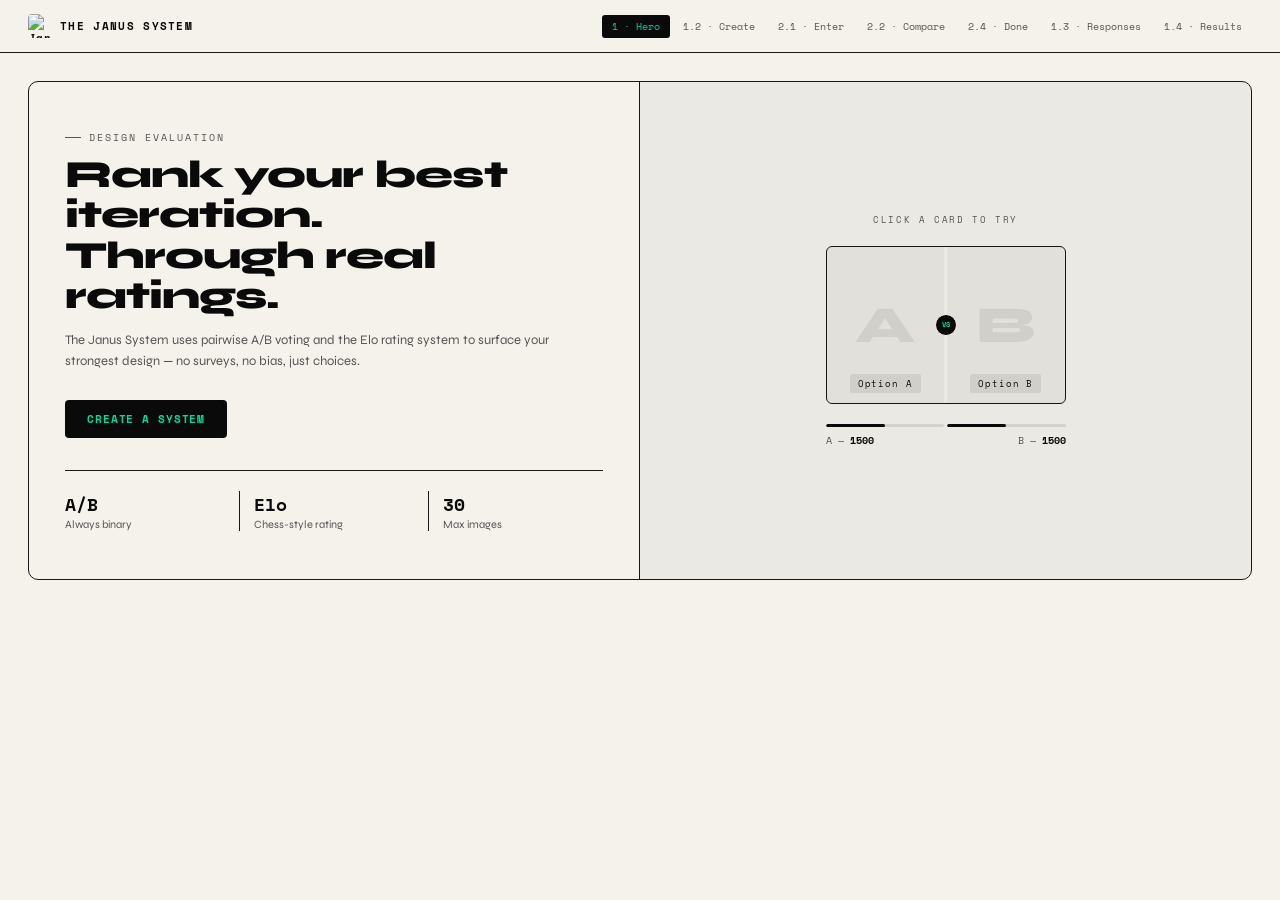
==== index.html @ ec22dc01 "Rename index (1).html to index.html" ====
<!DOCTYPE html>
<html lang="en">
<head>
    <meta charset="UTF-8">
    <meta name="viewport" content="width=device-width, initial-scale=1.0">
    <title>THE JANUS SYSTEM — Design Evaluation</title>
    <link rel="stylesheet" href="style.css">
     <link rel="icon" type="image/x-icon" href="/assets/janus system logo.png">
</head>
<body>

<nav class="nav">
    <div class="logo" onclick="show('p1')">
       <img class="logo-badge" src="assets/janus system logo.png" alt="Janus logo" /> 
        <span class="logo-text">THE JANUS SYSTEM</span>
    </div>
    <div class="nav-pills">
        <button class="npill on" id="np-p1" onclick="show('p1')">1 · Hero</button>
        <button class="npill" id="np-p12" onclick="show('p12')">1.2 · Create</button>
        <button class="npill" id="np-p21" onclick="show('p21')">2.1 · Enter</button>
        <button class="npill" id="np-p22" onclick="show('p22')">2.2 · Compare</button>
        <button class="npill" id="np-p24" onclick="show('p24')">2.4 · Done</button>
        <button class="npill" id="np-p13" onclick="show('p13')">1.3 · Responses</button>
        <button class="npill" id="np-p14" onclick="show('p14')">1.4 · Results</button>
    </div>
</nav>

<div class="page on" id="p1">
    <div class="hero-split">
        <div class="hero-l">
            <div class="eyebrow">Design evaluation</div>
            <h1 class="hero-h">Rank your best<br>iteration.<br>Through real ratings.</h1>
            <p class="hero-desc">The Janus System uses pairwise A/B voting and the Elo rating system to surface your strongest design — no surveys, no bias, just choices.</p>
            <div class="hero-cta">
                <button class="btn-ink" onclick="show('p12')">Create a system</button>
            </div>
            <div class="hero-stats">
                <div class="hstat"><div class="hstat-n">A/B</div><div class="hstat-l">Always binary</div></div>
                <div class="hstat"><div class="hstat-n">Elo</div><div class="hstat-l">Chess-style rating</div></div>
                <div class="hstat"><div class="hstat-n">30</div><div class="hstat-l">Max images</div></div>
            </div>
        </div>
        <div class="hero-r">
            <div class="demo-lbl">Click a card to try</div>
            <div class="demo-ab" style="position:relative">
                <div class="dc" id="dc-a" onclick="demoPick('a')"><div class="dc-letter">A</div><div class="dc-tag" id="dt-a">Option A</div></div>
                <div class="dc" id="dc-b" onclick="demoPick('b')"><div class="dc-letter">B</div><div class="dc-tag" id="dt-b">Option B</div></div>
                <div class="demo-vs">VS</div>
            </div>
            <div class="demo-elo">
                <div class="elo-bars">
                    <div class="elo-bar"><div class="elo-fill" id="ef-a" style="width:50%"></div></div>
                    <div class="elo-bar"><div class="elo-fill" id="ef-b" style="width:50%"></div></div>
                </div>
                <div class="elo-nums"><span>A — <strong id="en-a">1500</strong></span><span>B — <strong id="en-b">1500</strong></span></div>
            </div>
        </div>
    </div>
</div>

<div class="page" id="p12">
    <div class="wrap">
        <div class="eyebrow">New session</div>
        <div class="pg-title">Create a system</div>
        <div class="frow">
            <div class="field"><label>System title</label><input type="text" id="s-title" placeholder="e.g. App icon — round 3" /></div>
            <div class="field"><label>Creator name</label><input type="text" id="s-creator" placeholder="Your name or team" /></div>
        </div>
        <div class="field"><label>Brief for evaluators</label><textarea id="s-brief" placeholder="What should evaluators focus on?"></textarea></div>
        <div class="divider"></div>
        <div class="upload-zone" id="uz" onclick="document.getElementById('fi').click()" ondragover="event.preventDefault();this.classList.add('drag')" ondragleave="this.classList.remove('drag')" ondrop="event.preventDefault();this.classList.remove('drag');handleDrop(event)">
            <div class="uz-icon"><svg width="16" height="16" viewBox="0 0 18 18" fill="none"><path d="M9 12V3M9 3L6 6M9 3L12 6" stroke="#0a0a0a" stroke-width="1.4" stroke-linecap="round" stroke-linejoin="round"/><path d="M2 13v1a2 2 0 002 2h10a2 2 0 002-2v-1" stroke="#0a0a0a" stroke-width="1.4" stroke-linecap="round"/></svg></div>
            <div class="uz-title">Drop images here</div>
            <div class="uz-sub">PNG · JPG · WEBP — min 2, max 30</div>
            <div class="uz-btn" onclick="event.stopPropagation();document.getElementById('fi').click()">Browse folder</div>
            <input type="file" id="fi" multiple accept="image/*" style="display:none" onchange="handleFiles(this.files)" />
        </div>
        <div class="count-row">
            <span class="count-lbl">Variants loaded</span>
            <span class="count-val"><span id="vc">0</span> images · ~<span id="pc">0</span> comparisons per person</span>
        </div>
        <div class="thumb-grid" id="tg"></div>
        <div class="gen-row">
            <button class="btn-ink" id="gbtn" onclick="genLink()" disabled>Generate link</button>
            <span class="gen-hint" id="ghint">Upload at least 2 images</span>
        </div>
        <div class="link-box" id="lb">
            <div class="lb-top">
                <div class="lb-lbl"><div class="ldot"></div>Session live</div>
                <div class="lb-btns">
                    <button class="smbtn" id="cpbtn" onclick="copyLnk()">Copy link</button>
                    <button class="smbtn" onclick="show('p21')">Preview evaluator →</button>
                </div>
            </div>
            <div class="lb-url" id="lburl"></div>
            <div class="lb-meta">
                <div class="lbm"><span class="lbm-n" id="ls-v">0</span><span class="lbm-l">Images</span></div>
                <div class="lbm"><span class="lbm-n" id="ls-c">0</span><span class="lbm-l">Comparisons/person</span></div>
                <div class="lbm"><span class="lbm-n" id="ls-s">~10</span><span class="lbm-l">People for stability</span></div>
            </div>
        </div>
    </div>
</div>

<div class="page" id="p21">
    <div class="wrap" style="max-width:480px">
        <div class="session-card">
            <div class="sc-top">
                <div class="sc-id">Session · JNS-2847</div>
                <div class="sc-title" id="entry-title">App icon — round 3</div>
                <div class="sc-creator" id="entry-creator">by Studio Halverson</div>
            </div>
            <div class="sc-body">
                <div class="sc-brief" id="entry-brief">Pick the icon that feels most distinct and recognisable at small sizes. Focus on clarity, not personal preference.</div>
                <div class="sc-stats">
                    <div class="sc-stat"><span class="sc-stat-n" id="entry-imgs">0</span><span class="sc-stat-l">Variants</span></div>
                    <div class="sc-stat"><span class="sc-stat-n" id="entry-comps">0</span><span class="sc-stat-l">Comparisons</span></div>
                    <div class="sc-stat"><span class="sc-stat-n" id="entry-resps">0</span><span class="sc-stat-l">Responses so far</span></div>
                </div>
            </div>
        </div>
        <div class="name-row">
            <input class="name-inp" id="eval-name" type="text" placeholder="Your name" />
            <div class="anon" onclick="toggleAnon()"><div class="abox" id="abox"><div class="acheck"></div></div>Anonymous</div>
        </div>
        <button class="btn-ink" id="start-btn" style="width:100%;padding:13px;font-size:12px">Start comparing →</button>
    </div>
</div>

<div class="page" id="p22">
    <div class="wrap">
        <div class="cmp-hd">
            <span class="cmp-sess" id="cmp-title">Session</span>
            <div class="prog-wrap">
                <div class="prog-track"><div class="prog-fill" id="prog" style="width:0%"></div></div>
                <div class="prog-lbl" id="prog-lbl">0 of 0</div>
            </div>
            <button class="btn-ghost" style="padding:6px 12px;font-size:10px" onclick="nextCmp()">Skip</button>
        </div>
        <div class="cmp-instr">Choose the stronger design</div>
        <div class="ab-arena">
            <div class="ab-card" id="ca" onclick="pickCard('a')">
                <div class="ab-img" id="img-a"><div class="ab-badge">Selected</div></div>
                <div class="ab-foot"><span class="ab-lbl" id="lbl-a">—</span><span class="ab-elo" id="elo-a-disp">1500</span></div>
            </div>
            <div class="ab-card" id="cb" onclick="pickCard('b')">
                <div class="ab-img" id="img-b"><div class="ab-badge">Selected</div></div>
                <div class="ab-foot"><span class="ab-lbl" id="lbl-b">—</span><span class="ab-elo" id="elo-b-disp">1500</span></div>
            </div>
        </div>
        <div class="elo-panel">
            <div class="ep-side"><div class="ep-id" id="ep-a">—</div><div class="ep-score" id="es-a">1500</div><div class="ep-delta" id="ed-a"></div></div>
            <div class="ep-mid">ELO<br>LIVE</div>
            <div class="ep-side" style="text-align:right"><div class="ep-id" id="ep-b">—</div><div class="ep-score" id="es-b">1500</div><div class="ep-delta" id="ed-b" style="text-align:right"></div></div>
        </div>
        <div class="convergence-bar">
            <span class="conv-lbl">Convergence</span>
            <div class="conv-track"><div class="conv-fill" id="conv-fill" style="width:0%"></div></div>
            <span class="conv-lbl" id="conv-pct">0%</span>
        </div>
        <button class="next-btn" id="nbtn" onclick="nextCmp()">Next →</button>
    </div>
</div>

<div class="page" id="p24">
    <div class="wrap">
        <div class="done-center">
            <div class="done-mark"><svg width="18" height="18" viewBox="0 0 20 20" fill="none"><path d="M4 10l4 4 8-8" stroke="#0a0a0a" stroke-width="1.8" stroke-linecap="round" stroke-linejoin="round"/></svg></div>
            <div class="done-title">Response recorded.</div>
            <p class="done-sub">Your comparisons have been added to the global pool. Every vote shifts the Elo scores — the ranking gets sharper with each new response.</p>
            <div class="done-stats">
                <div class="dst"><span class="dst-n" id="done-comps">0</span><span class="dst-l">Comparisons made</span></div>
                <div class="dst"><span class="dst-n" id="done-resps">0</span><span class="dst-l">Total responses</span></div>
            </div>
            <button class="btn-ink" onclick="show('p14')">View live rankings →</button>
        </div>
    </div>
</div>

<div class="page" id="p13">
    <div class="wrap">
        <div class="eyebrow">Creator view</div>
        <div class="pg-title">Responses</div>
        <div class="meta-row">
            <div class="mc"><span class="mc-n" id="rm-resps">0</span><span class="mc-l">Responses</span></div>
            <div class="mc"><span class="mc-n" id="rm-comps">0</span><span class="mc-l">Comparisons</span></div>
            <div class="mc"><span class="mc-n" id="rm-imgs">0</span><span class="mc-l">Images</span></div>
            <div class="mc"><span class="mc-n" id="rm-cpe">0</span><span class="mc-l">Comp. each</span></div>
        </div>
        <div id="resp-body"></div>
    </div>
</div>

<div class="page" id="p14">
    <div class="wrap">
        <div class="eyebrow">Live leaderboard</div>
        <div class="pg-title">Rankings</div>
        <div class="meta-row" style="margin-bottom:20px">
            <div class="mc"><span class="mc-n" id="res-resps">0</span><span class="mc-l">Responses</span></div>
            <div class="mc"><span class="mc-n" id="res-comps">0</span><span class="mc-l">Comparisons</span></div>
            <div class="mc"><span class="mc-n" id="res-imgs">0</span><span class="mc-l">Images</span></div>
            <div class="mc"><span class="mc-n" id="res-top">—</span><span class="mc-l">Top Elo</span></div>
        </div>
        <div class="rank-list" id="rl"></div>
        <div class="stability-note" id="stab-note"></div>
    </div>
</div>

<script src="app.js"></script>
</body>
</html>
---- style.css ----
@import url('https://fonts.googleapis.com/css2?family=Playfair+Display:wght@400;600;700&family=Space+Mono:wght@400;700&family=Syne:wght@400;500;700;800&display=swap');

:root {
    --ink: #0a0a0a;
    --paper: #f5f2ec;
    --accent: #c8ff00;
    --muted: #555;
    --border: rgba(10, 10, 10, 0.14);
    --mono: 'Space Mono', monospace;
    --sans: 'Syne', sans-serif;
    --serif: 'Playfair Display', serif;
}

* {
    box-sizing: border-box;
    margin: 0;
    padding: 0;
}

:root {
    --ink: #0a0a0a;
    --paper: #f5f2ec;
    --accent: #00d99f;
    --muted: #555;
    --border: rgba(0, 0, 0, 0.905);
    --mono: 'Space Mono', monospace;
    --sans: 'Syne', sans-serif;
}

body {
    background: var(--paper);
    color: var(--ink);
    font-family: var(--sans);
}

.nav {
    display: flex;
    align-items: center;
    justify-content: space-between;
    padding: 14px 28px;
    border-bottom: 1px solid var(--border);
    background: var(--paper);
}

.logo {
    display: flex;
    align-items: center;
    gap: 8px;
    font-family: var(--mono);
    font-size: 11px;
    font-weight: 700;
    letter-spacing: .1em;
    cursor: pointer;
    color: var(--ink);
}

.lm {
    width: 22px;
    height: 22px;
    background: var(--ink);
    display: grid;
    grid-template-columns: 1fr 1fr;
    gap: 2px;
    padding: 4px;
    border-radius: 3px;
}

.lm span {
    background: var(--accent);
    border-radius: 1px;
}

.logo-text {
    display: inline-block;
    letter-spacing: .12em;
}

.logo-badge {
    width: 24px;
    height: 24px;
    object-fit: contain;
    border-radius: 4px;
}
.lm span:nth-child(2), .lm span:nth-child(3) {
    background: rgba(255, 255, 255, .3);
}

.nav-pills {
    display: flex;
    gap: 3px;
    flex-wrap: wrap;
}

.npill {
    font-family: var(--mono);
    font-size: 10px;
    padding: 4px 10px;
    border-radius: 3px;
    cursor: pointer;
    border: none;
    background: transparent;
    color: var(--muted);
    transition: all .15s;
}

.npill.on {
    background: var(--ink);
    color: var(--accent);
}

.npill:hover:not(.on) {
    background: rgba(10, 10, 10, .06);
    color: var(--ink);
}

.page {
    display: none;
}

.page.on {
    display: block;
    animation: fu .25s ease;
}

@keyframes fu {
    from {
        opacity: 0;
        transform: translateY(8px);
    }
    to {
        opacity: 1;
        transform: translateY(0);
    }
}

.wrap {
    max-width: 720px;
    margin: 0 auto;
    padding: 36px 28px 60px;
}

.eyebrow {
    font-family: var(--mono);
    font-size: 10px;
    letter-spacing: .2em;
    color: var(--muted);
    text-transform: uppercase;
    display: flex;
    align-items: center;
    gap: 8px;
    margin-bottom: 10px;
}

.eyebrow::before {
    content: '';
    display: block;
    width: 16px;
    height: 1px;
    background: var(--muted);
}

.pg-title {
    font-size: 28px;
    font-weight: 800;
    letter-spacing: -.02em;
    margin-bottom: 28px;
    color: var(--ink);
}

.field {
    display: flex;
    flex-direction: column;
    gap: 5px;
    margin-bottom: 14px;
}

.field label {
    font-family: var(--mono);
    font-size: 10px;
    letter-spacing: .14em;
    color: var(--muted);
    text-transform: uppercase;
}

.field input, .field textarea {
    font-family: var(--sans);
    font-size: 13px;
    color: var(--ink);
    background: transparent;
    border: 0.5px solid var(--border);
    border-radius: 4px;
    padding: 8px 12px;
    outline: none;
    transition: border-color .15s;
}

.field input:focus, .field textarea:focus {
    border-color: var(--ink);
}

.field textarea {
    resize: vertical;
    min-height: 60px;
    line-height: 1.5;
}

.frow {
    display: grid;
    grid-template-columns: 1fr 1fr;
    gap: 12px;
}

.btn-ink {
    font-family: var(--mono);
    font-size: 11px;
    font-weight: 700;
    letter-spacing: .08em;
    text-transform: uppercase;
    padding: 11px 22px;
    background: var(--ink);
    color: var(--accent);
    border: none;
    border-radius: 4px;
    cursor: pointer;
    transition: all .15s;
}

.btn-ink:hover {
    background: #1c1c1c;
}

.btn-ink:disabled {
    background: rgba(10, 10, 10, .15);
    color: var(--muted);
    cursor: not-allowed;
}

.btn-ghost {
    font-family: var(--mono);
    font-size: 11px;
    letter-spacing: .06em;
    text-transform: uppercase;
    padding: 11px 22px;
    background: transparent;
    color: var(--ink);
    border: 1px solid var(--border);
    border-radius: 4px;
    cursor: pointer;
    transition: all .15s;
}

.btn-ghost:hover {
    background: rgba(10, 10, 10, .05);
}

.divider {
    height: 1px;
    background: var(--border);
    margin: 24px 0;
}

/* HERO */
.hero-split {
    display: grid;
    grid-template-columns: 1fr 1fr;
    gap: 0;
    border: 0.5px solid var(--border);
    border-radius: 10px;
    overflow: hidden;
    margin: 28px;
}

.hero-l {
    padding: 48px 36px;
    display: flex;
    flex-direction: column;
    justify-content: center;
    border-right: 1px solid var(--border);
}

.hero-h {
    font-size: clamp(26px, 3vw, 40px);
    font-weight: 800;
    letter-spacing: -.025em;
    line-height: 1.05;
    margin-bottom: 14px;
    color: var(--ink);
}

.hero-h em {
    font-style: normal;
    -webkit-text-stroke: 1.5px var(--ink);
    color: transparent;
    display: block;
}

.hero-desc {
    font-size: 13px;
    color: var(--muted);
    line-height: 1.6;
    margin-bottom: 28px;
}

.hero-cta {
    display: flex;
    gap: 8px;
    flex-wrap: wrap;
}

.hero-stats {
    display: flex;
    gap: 0;
    margin-top: 32px;
    padding-top: 20px;
    border-top: 1px solid var(--border);
}

.hstat {
    flex: 1;
    padding-right: 14px;
    border-right: 1px solid var(--border);
    margin-right: 14px;
}

.hstat:last-child {
    border: none;
    margin: 0;
    padding: 0;
}

.hstat-n {
    font-family: var(--mono);
    font-size: 18px;
    font-weight: 700;
    color: var(--ink);
}

.hstat-l {
    font-size: 11px;
    color: var(--muted);
    margin-top: 1px;
}

.hero-r {
    background: rgba(10, 10, 10, .04);
    display: flex;
    flex-direction: column;
    align-items: center;
    justify-content: center;
    padding: 36px 28px;
    gap: 20px;
}

.demo-lbl {
    font-family: var(--mono);
    font-size: 9px;
    letter-spacing: .18em;
    color: var(--muted);
    text-transform: uppercase;
}

.demo-ab {
    display: grid;
    grid-template-columns: 1fr 1fr;
    gap: 3px;
    width: 100%;
    max-width: 240px;
    border-radius: 6px;
    overflow: hidden;
    position: relative;
    border: 0.5px solid var(--border);
}

.dc {
    aspect-ratio: 3/4;
    background: rgba(10, 10, 10, .04);
    display: flex;
    flex-direction: column;
    align-items: center;
    justify-content: flex-end;
    padding: 10px 8px;
    cursor: pointer;
    transition: all .2s;
    position: relative;
    overflow: hidden;
}

.dc:hover {
    background: rgba(10, 10, 10, .09);
}

.dc.picked {
    background: rgba(10, 10, 10, .12);
    outline: 2px solid var(--ink);
}

.dc-letter {
    position: absolute;
    top: 50%;
    left: 50%;
    transform: translate(-50%, -50%);
    font-family: var(--sans);
    font-size: 52px;
    font-weight: 800;
    color: rgba(10, 10, 10, .08);
    user-select: none;
}

.dc-tag {
    font-family: var(--mono);
    font-size: 9px;
    letter-spacing: .1em;
    background: rgba(10, 10, 10, .08);
    color: var(--ink);
    padding: 3px 8px;
    border-radius: 2px;
    position: relative;
    z-index: 1;
    transition: all .2s;
}

.dc.picked .dc-tag {
    background: var(--ink);
    color: var(--accent);
}

.demo-vs {
    position: absolute;
    top: 50%;
    left: 50%;
    transform: translate(-50%, -50%);
    width: 22px;
    height: 22px;
    background: var(--ink);
    border: 1.5px solid var(--paper);
    border-radius: 50%;
    display: flex;
    align-items: center;
    justify-content: center;
    font-family: var(--mono);
    font-size: 7px;
    font-weight: 700;
    color: var(--accent);
    z-index: 10;
}

.demo-elo {
    width: 100%;
    max-width: 240px;
}

.elo-bars {
    display: grid;
    grid-template-columns: 1fr 1fr;
    gap: 3px;
    margin-bottom: 6px;
}

.elo-bar {
    height: 3px;
    background: rgba(10, 10, 10, .1);
    border-radius: 2px;
    overflow: hidden;
}

.elo-fill {
    height: 100%;
    background: var(--ink);
    border-radius: 2px;
    transition: width .5s cubic-bezier(.34, 1.56, .64, 1);
}

.elo-nums {
    display: flex;
    justify-content: space-between;
    font-family: var(--mono);
    font-size: 10px;
    color: var(--muted);
}

.elo-nums strong {
    color: var(--ink);
}

/* UPLOAD */
.upload-zone {
    border: 1.5px dashed rgba(10, 10, 10, .2);
    border-radius: 8px;
    padding: 32px;
    text-align: center;
    cursor: pointer;
    transition: all .2s;
    margin-bottom: 16px;
}

.upload-zone:hover, .upload-zone.drag {
    border-color: var(--ink);
    background: rgba(10, 10, 10, .02);
    border-style: solid;
}

.uz-icon {
    width: 38px;
    height: 38px;
    border: 1px solid rgba(10, 10, 10, .15);
    border-radius: 50%;
    display: flex;
    align-items: center;
    justify-content: center;
    margin: 0 auto 10px;
}

.uz-title {
    font-size: 13px;
    font-weight: 500;
    margin-bottom: 3px;
    color: var(--ink);
}

.uz-sub {
    font-family: var(--mono);
    font-size: 10px;
    color: var(--muted);
}

.uz-btn {
    display: inline-block;
    margin-top: 10px;
    font-family: var(--mono);
    font-size: 10px;
    padding: 5px 14px;
    border: 0.5px solid rgba(10, 10, 10, .22);
    border-radius: 3px;
    color: var(--ink);
    cursor: pointer;
    transition: all .15s;
}

.uz-btn:hover {
    background: var(--ink);
    color: var(--accent);
    border-color: var(--ink);
}

.thumb-grid {
    display: grid;
    grid-template-columns: repeat(auto-fill, minmax(80px, 1fr));
    gap: 8px;
    margin-bottom: 20px;
}

.thumb {
    position: relative;
    aspect-ratio: 1;
    border-radius: 4px;
    overflow: hidden;
    border: 0.5px solid var(--border);
    background: rgba(10, 10, 10, .04);
}

.thumb img {
    width: 100%;
    height: 100%;
    object-fit: cover;
    display: block;
}

.tdel {
    position: absolute;
    top: 4px;
    right: 4px;
    width: 16px;
    height: 16px;
    background: var(--ink);
    border-radius: 50%;
    display: flex;
    align-items: center;
    justify-content: center;
    cursor: pointer;
    opacity: 0;
    transition: opacity .15s;
    font-size: 9px;
    color: var(--accent);
    border: none;
    line-height: 1;
}

.thumb:hover .tdel {
    opacity: 1;
}

.tid {
    position: absolute;
    bottom: 4px;
    left: 4px;
    font-family: var(--mono);
    font-size: 8px;
    background: var(--ink);
    color: var(--accent);
    padding: 1px 5px;
    border-radius: 2px;
}

.count-row {
    display: flex;
    align-items: center;
    justify-content: space-between;
    margin-bottom: 16px;
}

.count-lbl {
    font-family: var(--mono);
    font-size: 10px;
    letter-spacing: .14em;
    color: var(--muted);
    text-transform: uppercase;
}

.count-val {
    font-family: var(--mono);
    font-size: 11px;
    color: var(--ink);
}

.gen-row {
    display: flex;
    gap: 10px;
    align-items: center;
    margin-bottom: 16px;
}

.gen-hint {
    font-family: var(--mono);
    font-size: 10px;
    color: var(--muted);
}

.link-box {
    border: 0.5px solid var(--border);
    border-radius: 8px;
    overflow: hidden;
    display: none;
}

.link-box.on {
    display: block;
}

.lb-top {
    display: flex;
    align-items: center;
    justify-content: space-between;
    padding: 9px 14px;
    background: rgba(10, 10, 10, .04);
    border-bottom: 0.5px solid var(--border);
}

.lb-lbl {
    font-family: var(--mono);
    font-size: 10px;
    letter-spacing: .12em;
    color: var(--ink);
    text-transform: uppercase;
    display: flex;
    align-items: center;
    gap: 7px;
}

.ldot {
    width: 6px;
    height: 6px;
    border-radius: 50%;
    background: #22c55e;
    animation: pulse 1.8s infinite;
}

@keyframes pulse {
    0%, 100% {
        opacity: 1;
    }
    50% {
        opacity: .3;
    }
}

.lb-btns {
    display: flex;
    gap: 5px;
}

.smbtn {
    font-family: var(--mono);
    font-size: 10px;
    padding: 4px 10px;
    border: 0.5px solid var(--border);
    border-radius: 2px;
    background: transparent;
    cursor: pointer;
    color: var(--ink);
    transition: all .15s;
}

.smbtn:hover {
    background: var(--ink);
    color: var(--accent);
    border-color: var(--ink);
}

.smbtn.copied {
    background: var(--accent);
    color: var(--ink);
    border-color: var(--accent);
}

.lb-url {
    padding: 12px 14px;
    font-family: var(--mono);
    font-size: 11px;
    color: var(--ink);
    word-break: break-all;
    line-height: 1.6;
}

.lb-url span {
    color: var(--muted);
}

.lb-meta {
    display: grid;
    grid-template-columns: repeat(3, 1fr);
    border-top: 0.5px solid var(--border);
}

.lbm {
    padding: 10px 14px;
    text-align: center;
    border-right: 0.5px solid var(--border);
}

.lbm:last-child {
    border-right: none;
}

.lbm-n {
    font-family: var(--mono);
    font-size: 14px;
    font-weight: 700;
    display: block;
    color: var(--ink);
}

.lbm-l {
    font-family: var(--mono);
    font-size: 9px;
    color: var(--muted);
    text-transform: uppercase;
    letter-spacing: .1em;
}

/* EVAL ENTRY */
.session-card {
    border: 0.5px solid var(--border);
    border-radius: 10px;
    overflow: hidden;
    margin-bottom: 20px;
}

.sc-top {
    background: rgba(10, 10, 10, .06);
    padding: 20px 22px;
    border-bottom: 1px solid var(--border);
}

.sc-id {
    font-family: var(--mono);
    font-size: 9px;
    letter-spacing: .16em;
    color: var(--muted);
    text-transform: uppercase;
    margin-bottom: 7px;
}

.sc-title {
    font-size: 18px;
    font-weight: 800;
    color: var(--ink);
    margin-bottom: 3px;
    letter-spacing: -.01em;
}

.sc-creator {
    font-family: var(--mono);
    font-size: 10px;
    color: var(--muted);
}

.sc-body {
    padding: 16px 22px;
}

.sc-brief {
    font-size: 12px;
    color: var(--muted);
    line-height: 1.6;
    margin-bottom: 14px;
}

.sc-stats {
    display: grid;
    grid-template-columns: repeat(3, 1fr);
    gap: 8px;
}

.sc-stat {
    background: rgba(10, 10, 10, .04);
    border-radius: 4px;
    padding: 8px 10px;
    text-align: center;
}

.sc-stat-n {
    font-family: var(--mono);
    font-size: 13px;
    font-weight: 700;
    display: block;
    color: var(--ink);
}

.sc-stat-l {
    font-family: var(--mono);
    font-size: 9px;
    color: var(--muted);
    text-transform: uppercase;
    letter-spacing: .08em;
}

.name-row {
    display: flex;
    align-items: center;
    gap: 10px;
    margin-bottom: 20px;
}

.name-inp {
    flex: 1;
    font-family: var(--sans);
    font-size: 13px;
    color: var(--ink);
    background: transparent;
    border: 0.5px solid var(--border);
    border-radius: 4px;
    padding: 8px 12px;
    outline: none;
    transition: border-color .15s;
}

.name-inp:focus {
    border-color: var(--ink);
}

.anon {
    display: flex;
    align-items: center;
    gap: 7px;
    font-family: var(--mono);
    font-size: 10px;
    color: var(--muted);
    cursor: pointer;
    white-space: nowrap;
}

.abox {
    width: 15px;
    height: 15px;
    border: 1px solid var(--border);
    border-radius: 3px;
    background: transparent;
    display: flex;
    align-items: center;
    justify-content: center;
    transition: all .15s;
    flex-shrink: 0;
}

.abox.on {
    background: var(--ink);
    border-color: var(--ink);
}

.acheck {
    width: 7px;
    height: 7px;
    background: var(--accent);
    border-radius: 1px;
    display: none;
}

.abox.on .acheck {
    display: block;
}

/* COMPARE */
.cmp-hd {
    display: flex;
    align-items: center;
    justify-content: space-between;
    margin-bottom: 20px;
    gap: 12px;
}

.cmp-sess {
    font-family: var(--mono);
    font-size: 10px;
    color: var(--muted);
}

.prog-wrap {
    flex: 1;
    max-width: 200px;
}

.prog-track {
    height: 2px;
    background: rgba(10, 10, 10, .12);
    border-radius: 2px;
    overflow: hidden;
}

.prog-fill {
    height: 100%;
    background: var(--ink);
    border-radius: 2px;
    transition: width .4s ease;
}

.prog-lbl {
    font-family: var(--mono);
    font-size: 9px;
    color: var(--muted);
    margin-top: 4px;
    text-align: center;
}

.cmp-instr {
    font-family: var(--mono);
    font-size: 9px;
    letter-spacing: .16em;
    color: var(--muted);
    text-transform: uppercase;
    text-align: center;
    margin-bottom: 16px;
}

.ab-arena {
    display: grid;
    grid-template-columns: 1fr 1fr;
    gap: 12px;
    margin-bottom: 16px;
}

.ab-card {
    border: 1.5px solid var(--border);
    border-radius: 8px;
    overflow: hidden;
    cursor: pointer;
    transition: all .2s;
    background: var(--paper);
}

.ab-card:hover {
    border-color: var(--ink);
    transform: translateY(-2px);
}

.ab-card.winner {
    border-color: var(--ink);
    border-width: 2px;
}

.ab-card.loser {
    opacity: .25;
    transform: scale(.97);
}

@keyframes shake {
    0% {
        transform: scale(.97);
    }
    30% {
        transform: scale(.97) translateX(-5px);
    }
    70% {
        transform: scale(.97) translateX(5px);
    }
    100% {
        transform: scale(.96);
        opacity: .2;
    }
}

.ab-card.loser {
    animation: shake .3s ease forwards;
}

.ab-img {
    width: 100%;
    aspect-ratio: 1;
    background: rgba(10, 10, 10, .05);
    display: flex;
    align-items: center;
    justify-content: center;
    overflow: hidden;
    position: relative;
}

.ab-img img {
    width: 100%;
    height: 100%;
    object-fit: cover;
    display: block;
}

.ab-badge {
    position: absolute;
    top: 8px;
    right: 8px;
    background: var(--ink);
    color: var(--accent);
    font-family: var(--mono);
    font-size: 8px;
    font-weight: 700;
    padding: 2px 7px;
    border-radius: 2px;
    display: none;
    z-index: 2;
}

.ab-card.winner .ab-badge {
    display: block;
}

.ab-foot {
    padding: 10px 12px;
    display: flex;
    align-items: center;
    justify-content: space-between;
    border-top: 0.5px solid var(--border);
}

.ab-lbl {
    font-family: var(--mono);
    font-size: 9px;
    letter-spacing: .1em;
    text-transform: uppercase;
    color: var(--muted);
}

.ab-elo {
    font-family: var(--mono);
    font-size: 10px;
    font-weight: 700;
    color: var(--ink);
}

.elo-panel {
    background: var(--ink);
    border-radius: 6px;
    padding: 12px 16px;
    display: grid;
    grid-template-columns: 1fr auto 1fr;
    gap: 8px;
    align-items: center;
    margin-bottom: 12px;
}

.ep-side {
    display: flex;
    flex-direction: column;
    gap: 3px;
}

.ep-side:last-child {
    text-align: right;
}

.ep-id {
    font-family: var(--mono);
    font-size: 9px;
    letter-spacing: .1em;
    color: rgba(255, 255, 255, .5);
    text-transform: uppercase;
}

.ep-score {
    font-family: var(--mono);
    font-size: 16px;
    font-weight: 700;
    color: #fff;
}

.ep-delta {
    font-family: var(--mono);
    font-size: 10px;
}

.ep-delta.pos {
    color: var(--accent);
}

.ep-delta.neg {
    color: #ff6b6b;
}

.ep-mid {
    font-family: var(--mono);
    font-size: 8px;
    letter-spacing: .12em;
    color: rgba(255, 255, 255, .35);
    text-align: center;
    text-transform: uppercase;
    line-height: 1.6;
}

.next-btn {
    width: 100%;
    font-family: var(--mono);
    font-size: 11px;
    font-weight: 700;
    letter-spacing: .08em;
    text-transform: uppercase;
    padding: 12px;
    background: var(--ink);
    color: var(--accent);
    border: none;
    border-radius: 4px;
    cursor: pointer;
    transition: all .15s;
    display: none;
}

.next-btn.on {
    display: block;
}

.next-btn:hover {
    background: #1c1c1c;
}

.convergence-bar {
    margin-top: 10px;
    display: flex;
    align-items: center;
    gap: 10px;
}

.conv-track {
    flex: 1;
    height: 4px;
    background: rgba(10, 10, 10, .1);
    border-radius: 2px;
    overflow: hidden;
}

.conv-fill {
    height: 100%;
    background: var(--ink);
    border-radius: 2px;
    transition: width .4s ease;
}

.conv-lbl {
    font-family: var(--mono);
    font-size: 9px;
    color: var(--muted);
    white-space: nowrap;
}

/* DONE */
.done-center {
    text-align: center;
    padding: 48px 28px;
}

.done-mark {
    width: 48px;
    height: 48px;
    border: 1.5px solid var(--ink);
    border-radius: 50%;
    display: flex;
    align-items: center;
    justify-content: center;
    margin: 0 auto 20px;
}

.done-title {
    font-size: 26px;
    font-weight: 800;
    letter-spacing: -.02em;
    margin-bottom: 10px;
    color: var(--ink);
}

.done-sub {
    font-size: 13px;
    color: var(--muted);
    line-height: 1.6;
    margin-bottom: 28px;
    max-width: 360px;
    margin-left: auto;
    margin-right: auto;
}

.done-stats {
    display: grid;
    grid-template-columns: 1fr 1fr;
    gap: 10px;
    max-width: 280px;
    margin: 0 auto 28px;
}

.dst {
    background: rgba(10, 10, 10, .04);
    border-radius: 6px;
    padding: 14px;
    text-align: center;
}

.dst-n {
    font-family: var(--mono);
    font-size: 20px;
    font-weight: 700;
    display: block;
    margin-bottom: 2px;
    color: var(--ink);
}

.dst-l {
    font-family: var(--mono);
    font-size: 9px;
    color: var(--muted);
    text-transform: uppercase;
    letter-spacing: .1em;
}

/* RESPONSES */
.meta-row {
    display: grid;
    grid-template-columns: repeat(4, 1fr);
    gap: 8px;
    margin-bottom: 24px;
}

.mc {
    background: rgba(10, 10, 10, .04);
    border-radius: 5px;
    padding: 12px 14px;
}

.mc-n {
    font-family: var(--mono);
    font-size: 17px;
    font-weight: 700;
    display: block;
    margin-bottom: 1px;
    color: var(--ink);
}

.mc-l {
    font-family: var(--mono);
    font-size: 9px;
    color: var(--muted);
    text-transform: uppercase;
    letter-spacing: .1em;
}

.resp-table {
    width: 100%;
    border-collapse: collapse;
    font-size: 12px;
}

.resp-table th {
    font-family: var(--mono);
    font-size: 9px;
    letter-spacing: .12em;
    text-transform: uppercase;
    color: var(--muted);
    text-align: left;
    padding: 7px 10px;
    border-bottom: 1px solid var(--border);
}

.resp-table td {
    padding: 9px 10px;
    border-bottom: 0.5px solid var(--border);
    color: var(--ink);
}

.resp-table tr:hover td {
    background: rgba(10, 10, 10, .02);
}

.badge {
    font-family: var(--mono);
    font-size: 9px;
    padding: 2px 7px;
    border-radius: 2px;
    background: rgba(10, 10, 10, .07);
    color: var(--ink);
}

.empty-state {
    text-align: center;
    padding: 48px 20px;
    font-family: var(--mono);
    font-size: 11px;
    color: var(--muted);
    border: 0.5px dashed var(--border);
    border-radius: 8px;
}

.empty-state strong {
    display: block;
    font-size: 13px;
    color: var(--ink);
    margin-bottom: 6px;
}

/* RESULTS */
.rank-list {
    display: flex;
    flex-direction: column;
    gap: 7px;
}

.ri {
    display: grid;
    grid-template-columns: 28px 48px 1fr auto;
    align-items: center;
    gap: 12px;
    padding: 12px 14px;
    border: 0.5px solid var(--border);
    border-radius: 7px;
    transition: all .15s;
    background: var(--paper);
}

.ri:hover {
    border-color: rgba(10, 10, 10, .3);
}

.ri.top {
    border-color: var(--ink);
    border-width: 1.5px;
    background: var(--ink);
}

.ri-num {
    font-family: var(--mono);
    font-size: 12px;
    font-weight: 700;
    color: var(--muted);
}

.ri.top .ri-num {
    color: var(--accent);
}

.ri-thumb {
    width: 48px;
    height: 48px;
    border-radius: 4px;
    overflow: hidden;
    background: rgba(10, 10, 10, .06);
    flex-shrink: 0;
    display: flex;
    align-items: center;
    justify-content: center;
    font-family: var(--mono);
    font-size: 9px;
    color: var(--muted);
}

.ri.top .ri-thumb {
    background: rgba(255, 255, 255, .1);
    color: rgba(255, 255, 255, .5);
}

.ri-thumb img {
    width: 100%;
    height: 100%;
    object-fit: cover;
    display: block;
}

.ri-name {
    font-size: 12px;
    font-weight: 500;
    color: var(--ink);
    margin-bottom: 5px;
}

.ri.top .ri-name {
    color: #fff;
}

.ri-bar {
    height: 3px;
    background: rgba(10, 10, 10, .08);
    border-radius: 2px;
    overflow: hidden;
}

.ri.top .ri-bar {
    background: rgba(255, 255, 255, .15);
}

.ri-fill {
    height: 100%;
    background: var(--ink);
    border-radius: 2px;
    transition: width .8s cubic-bezier(.34, 1.2, .64, 1);
}

.ri.top .ri-fill {
    background: var(--accent);
}

.ri-right {
    text-align: right;
}

.ri-elo {
    font-family: var(--mono);
    font-size: 14px;
    font-weight: 700;
    color: var(--ink);
}

.ri.top .ri-elo {
    color: var(--accent);
}

.ri-conf {
    font-family: var(--mono);
    font-size: 9px;
    color: var(--muted);
    margin-top: 2px;
}

.ri.top .ri-conf {
    color: rgba(255, 255, 255, .4);
}

.conf-pip {
    display: inline-block;
    width: 5px;
    height: 5px;
    border-radius: 50%;
    background: var(--muted);
    margin-right: 2px;
    opacity: .3;
}

.conf-pip.filled {
    opacity: 1;
    background: var(--ink);
}

.ri.top .conf-pip.filled {
    background: var(--accent);
}

.stability-note {
    font-family: var(--mono);
    font-size: 10px;
    color: var(--muted);
    text-align: center;
    margin-top: 16px;
    padding: 10px;
    border: 0.5px dashed var(--border);
    border-radius: 4px;
}
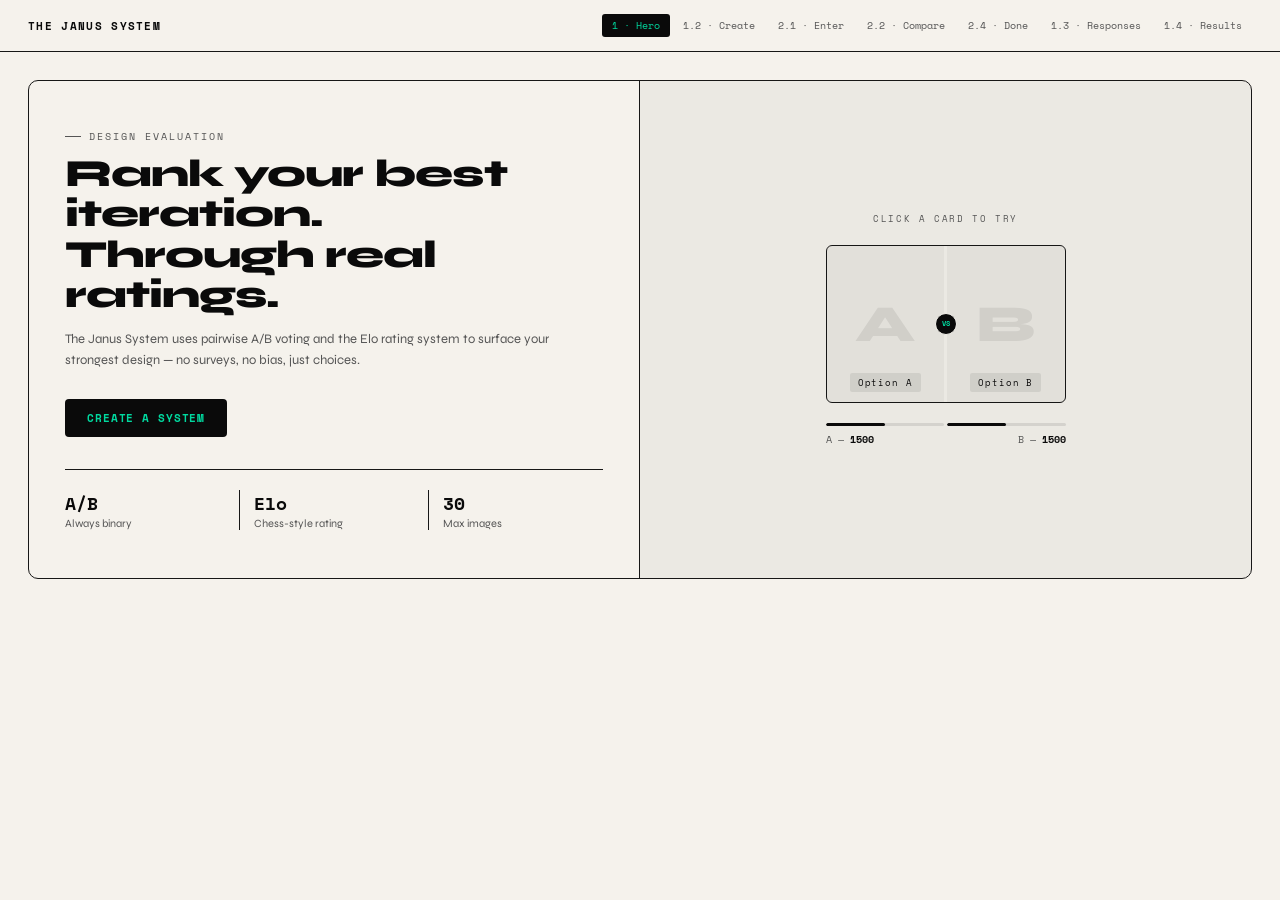
==== commit c1104d56: "Update index.html" ====
--- a/index.html
+++ b/index.html
@@ -5,13 +5,11 @@
     <meta name="viewport" content="width=device-width, initial-scale=1.0">
     <title>THE JANUS SYSTEM — Design Evaluation</title>
     <link rel="stylesheet" href="style.css">
-     <link rel="icon" type="image/x-icon" href="/assets/janus system logo.png">
 </head>
 <body>
 
 <nav class="nav">
     <div class="logo" onclick="show('p1')">
-       <img class="logo-badge" src="assets/janus system logo.png" alt="Janus logo" /> 
         <span class="logo-text">THE JANUS SYSTEM</span>
     </div>
     <div class="nav-pills">
